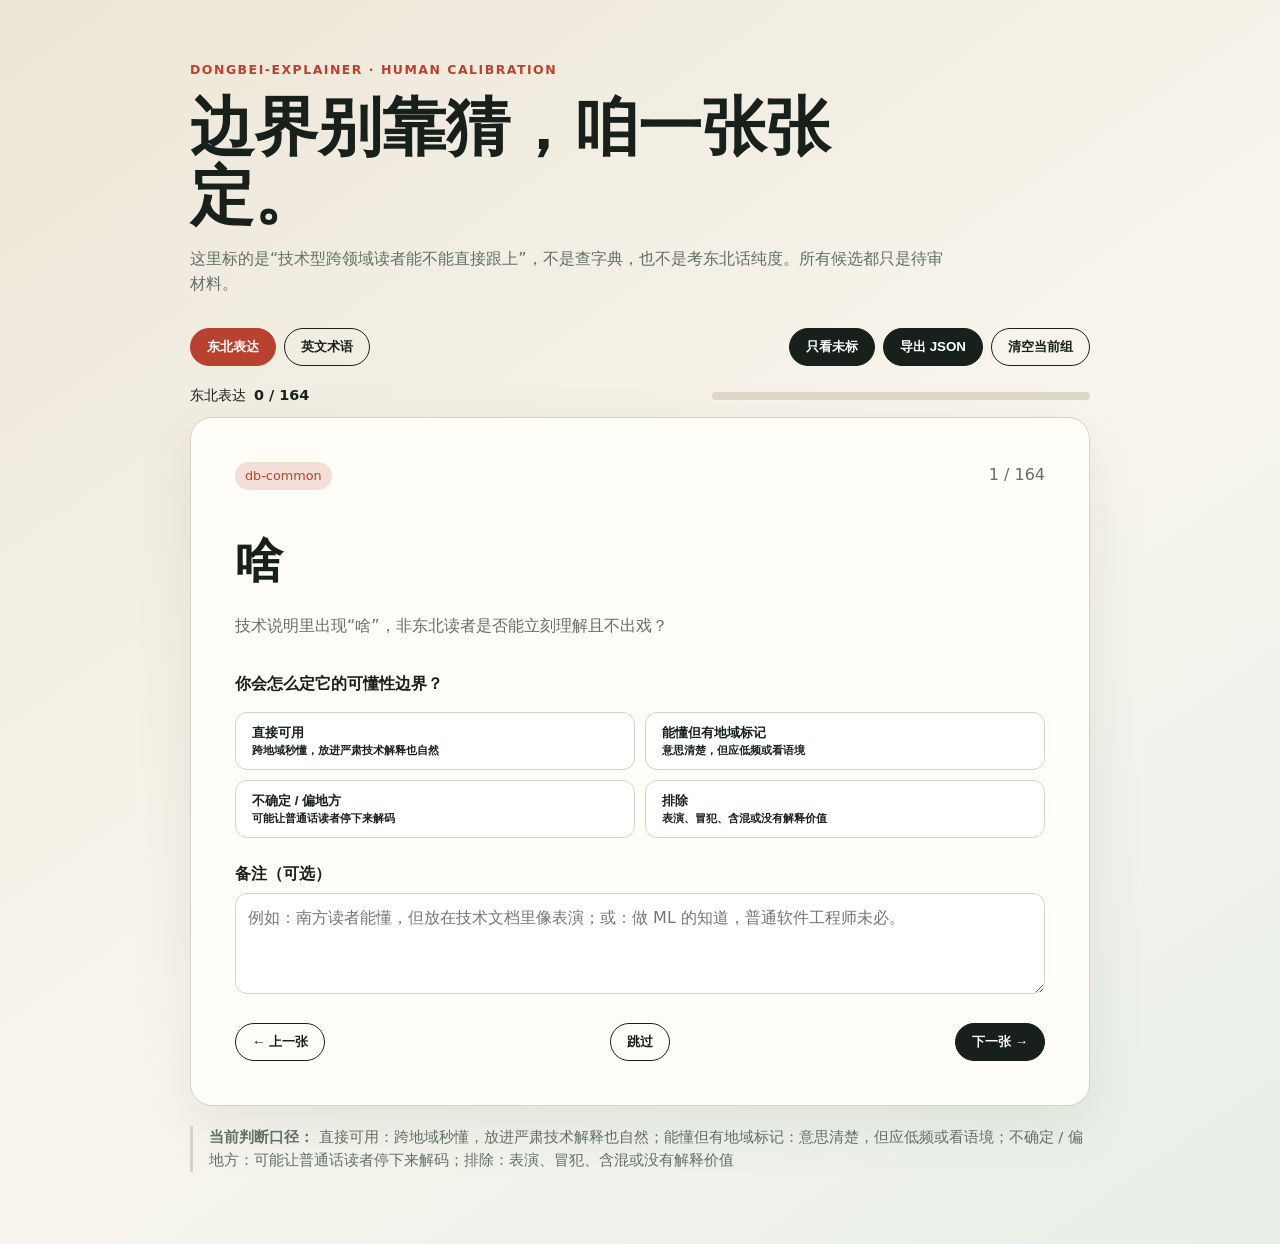
==== annotation/index.html @ 9d88eb69 "feat: add calibration suite and boundary annotation UI" ====
<!doctype html>
<html lang="zh-CN">
<head>
  <meta charset="utf-8"><meta name="viewport" content="width=device-width, initial-scale=1">
  <title>dongbei-explainer 边界标注</title><link rel="stylesheet" href="style.css">
</head>
<body><main>
  <header><p class="eyebrow">dongbei-explainer · human calibration</p><h1>边界别靠猜，咱一张张定。</h1><p class="lede">这里标的是“技术型跨领域读者能不能直接跟上”，不是查字典，也不是考东北话纯度。所有候选都只是待审材料。</p></header>
  <section class="toolbar" aria-label="标注控制"><div class="tabs" role="tablist"><button class="tab active" data-deck="dongbei">东北表达</button><button class="tab" data-deck="terms">英文术语</button></div><div class="actions"><button id="show-unlabeled">只看未标</button><button id="export">导出 JSON</button><button id="reset" class="quiet">清空当前组</button></div></section>
  <section class="progress-wrap"><div><span id="deck-name"></span><strong id="progress-text"></strong></div><div class="progress"><span id="progress-bar"></span></div></section>
  <section class="card" aria-live="polite"><div class="card-top"><span id="category" class="pill"></span><span id="position"></span></div><h2 id="candidate"></h2><p id="context" class="context"></p><p id="question" class="question"></p><div id="choices" class="choices"></div><label for="note">备注（可选）</label><textarea id="note" rows="3" placeholder="例如：南方读者能懂，但放在技术文档里像表演；或：做 ML 的知道，普通软件工程师未必。"></textarea><div class="nav"><button id="prev" class="quiet">← 上一张</button><button id="skip" class="quiet">跳过</button><button id="next">下一张 →</button></div></section>
  <section class="legend" id="legend"></section>
</main><script src="data.js"></script><script src="app.js"></script></body></html>
---- annotation/style.css ----
:root{color-scheme:light;--ink:#17201b;--muted:#607067;--paper:#f4f1e8;--card:#fffdf7;--accent:#b8422f;--line:#d9d2c2;--green:#27745b}*{box-sizing:border-box}body{margin:0;background:linear-gradient(145deg,#ece6d7,#f8f5ed 55%,#e7efe8);color:var(--ink);font:16px/1.55 system-ui,-apple-system,"Noto Sans SC",sans-serif;min-height:100vh}main{width:min(900px,calc(100% - 32px));margin:auto;padding:48px 0 72px}header{max-width:760px}.eyebrow{color:var(--accent);font-size:.78rem;font-weight:800;letter-spacing:.12em;text-transform:uppercase}h1{font-family:Georgia,"Noto Serif SC",serif;font-size:clamp(2rem,5vw,4rem);line-height:1.08;margin:.2em 0}.lede,.context,.legend{color:var(--muted)}.toolbar,.progress-wrap,.card-top,.nav{display:flex;align-items:center;justify-content:space-between;gap:12px}.toolbar{margin:32px 0 18px;flex-wrap:wrap}button{border:1px solid var(--ink);background:var(--ink);color:white;border-radius:999px;padding:9px 16px;cursor:pointer;font-weight:700}button:hover{transform:translateY(-1px)}button.quiet,.tab{background:transparent;color:var(--ink)}.tab.active{background:var(--accent);border-color:var(--accent);color:white}.actions,.tabs{display:flex;gap:8px;flex-wrap:wrap}.progress-wrap{margin-bottom:10px;font-size:.9rem}#progress-text{margin-left:8px}.progress{height:8px;background:#ddd7c9;border-radius:99px;overflow:hidden;width:42%}.progress span{display:block;height:100%;background:var(--green);width:0;transition:width .2s}.card{background:var(--card);border:1px solid var(--line);box-shadow:0 18px 55px #5261551c;border-radius:22px;padding:clamp(22px,5vw,44px)}.pill{color:var(--accent);background:#f4dfd8;border-radius:99px;padding:4px 10px;font-size:.8rem}#position{color:var(--muted);font-variant-numeric:tabular-nums}h2{font-size:clamp(1.8rem,4vw,3rem);margin:.7em 0 .2em}.context{min-height:2em}.question{font-weight:750;margin-top:26px}.choices{display:grid;grid-template-columns:repeat(2,minmax(0,1fr));gap:10px;margin:16px 0 24px}.choice{background:white;color:var(--ink);border-color:var(--line);border-radius:12px;text-align:left;min-height:58px}.choice.selected{border-color:var(--accent);background:#f9e8e2;box-shadow:inset 0 0 0 1px var(--accent)}label{display:block;font-weight:700;margin-bottom:6px}textarea{width:100%;resize:vertical;border:1px solid var(--line);border-radius:12px;padding:12px;font:inherit;background:#fff}.nav{margin-top:22px}.legend{border-left:3px solid var(--line);padding-left:16px;margin-top:20px;font-size:.92rem}@media(max-width:640px){.choices{grid-template-columns:1fr}.progress{width:34%}.actions button{padding:8px 11px}}
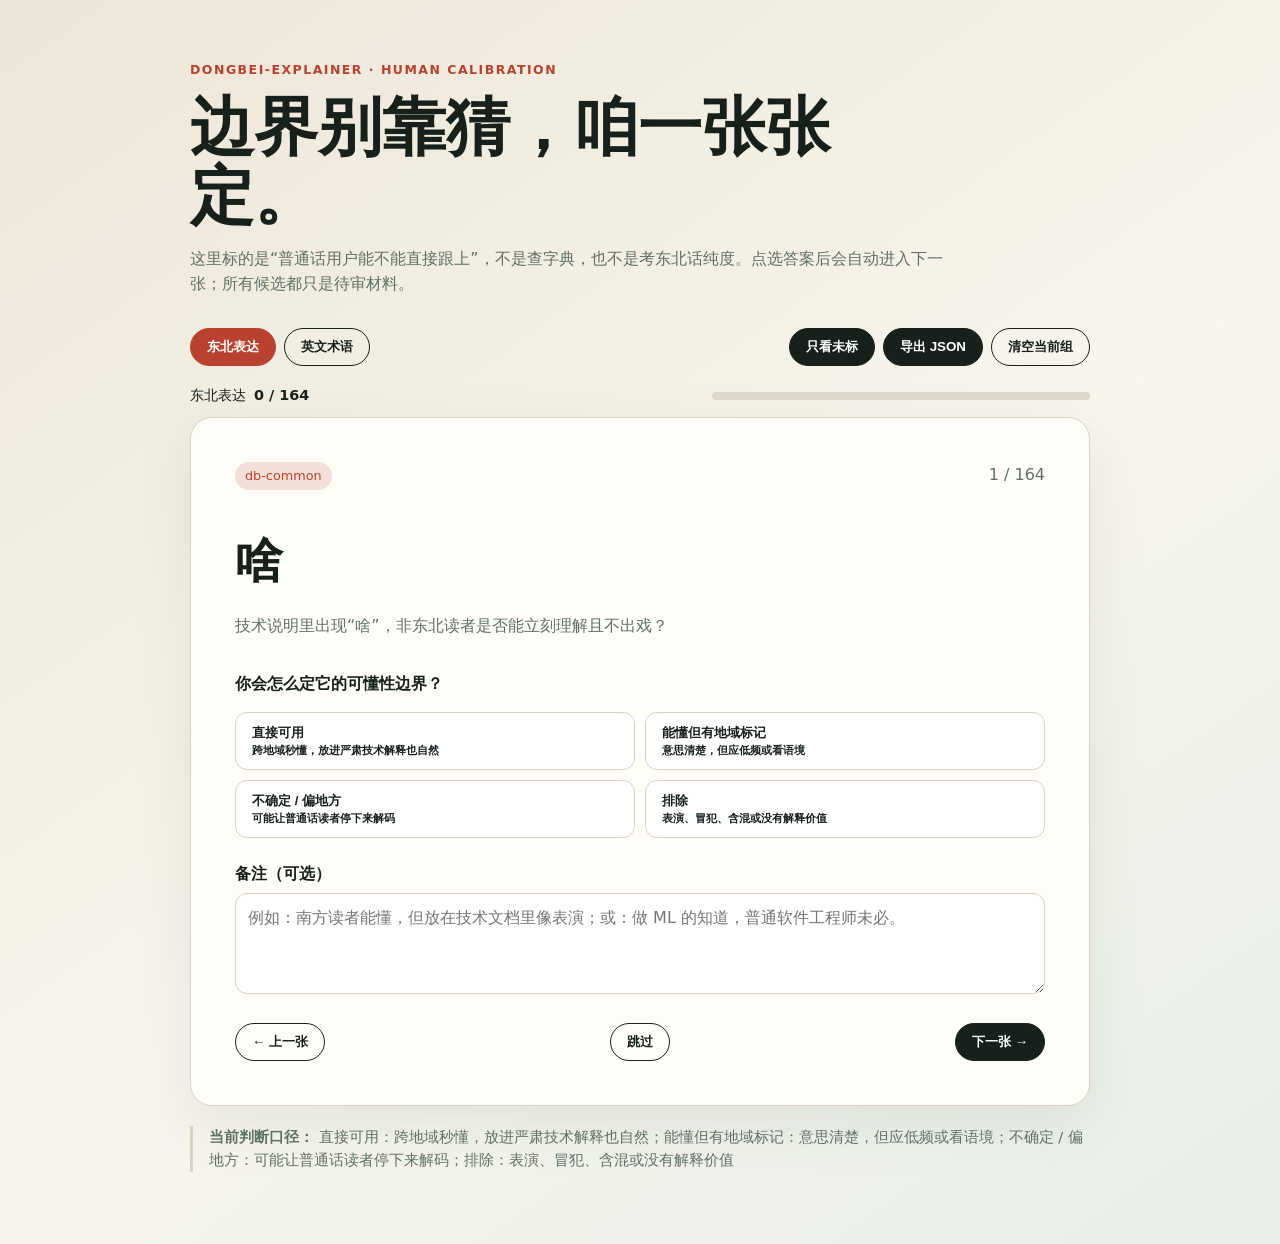
==== commit f6a2c1c4: "fix: streamline card annotation workflow" ====
--- a/annotation/index.html
+++ b/annotation/index.html
@@ -5,7 +5,7 @@
   <title>dongbei-explainer 边界标注</title><link rel="stylesheet" href="style.css">
 </head>
 <body><main>
-  <header><p class="eyebrow">dongbei-explainer · human calibration</p><h1>边界别靠猜，咱一张张定。</h1><p class="lede">这里标的是“技术型跨领域读者能不能直接跟上”，不是查字典，也不是考东北话纯度。所有候选都只是待审材料。</p></header>
+  <header><p class="eyebrow">dongbei-explainer · human calibration</p><h1>边界别靠猜，咱一张张定。</h1><p class="lede">这里标的是“普通话用户能不能直接跟上”，不是查字典，也不是考东北话纯度。点选答案后会自动进入下一张；所有候选都只是待审材料。</p></header>
   <section class="toolbar" aria-label="标注控制"><div class="tabs" role="tablist"><button class="tab active" data-deck="dongbei">东北表达</button><button class="tab" data-deck="terms">英文术语</button></div><div class="actions"><button id="show-unlabeled">只看未标</button><button id="export">导出 JSON</button><button id="reset" class="quiet">清空当前组</button></div></section>
   <section class="progress-wrap"><div><span id="deck-name"></span><strong id="progress-text"></strong></div><div class="progress"><span id="progress-bar"></span></div></section>
   <section class="card" aria-live="polite"><div class="card-top"><span id="category" class="pill"></span><span id="position"></span></div><h2 id="candidate"></h2><p id="context" class="context"></p><p id="question" class="question"></p><div id="choices" class="choices"></div><label for="note">备注（可选）</label><textarea id="note" rows="3" placeholder="例如：南方读者能懂，但放在技术文档里像表演；或：做 ML 的知道，普通软件工程师未必。"></textarea><div class="nav"><button id="prev" class="quiet">← 上一张</button><button id="skip" class="quiet">跳过</button><button id="next">下一张 →</button></div></section>
